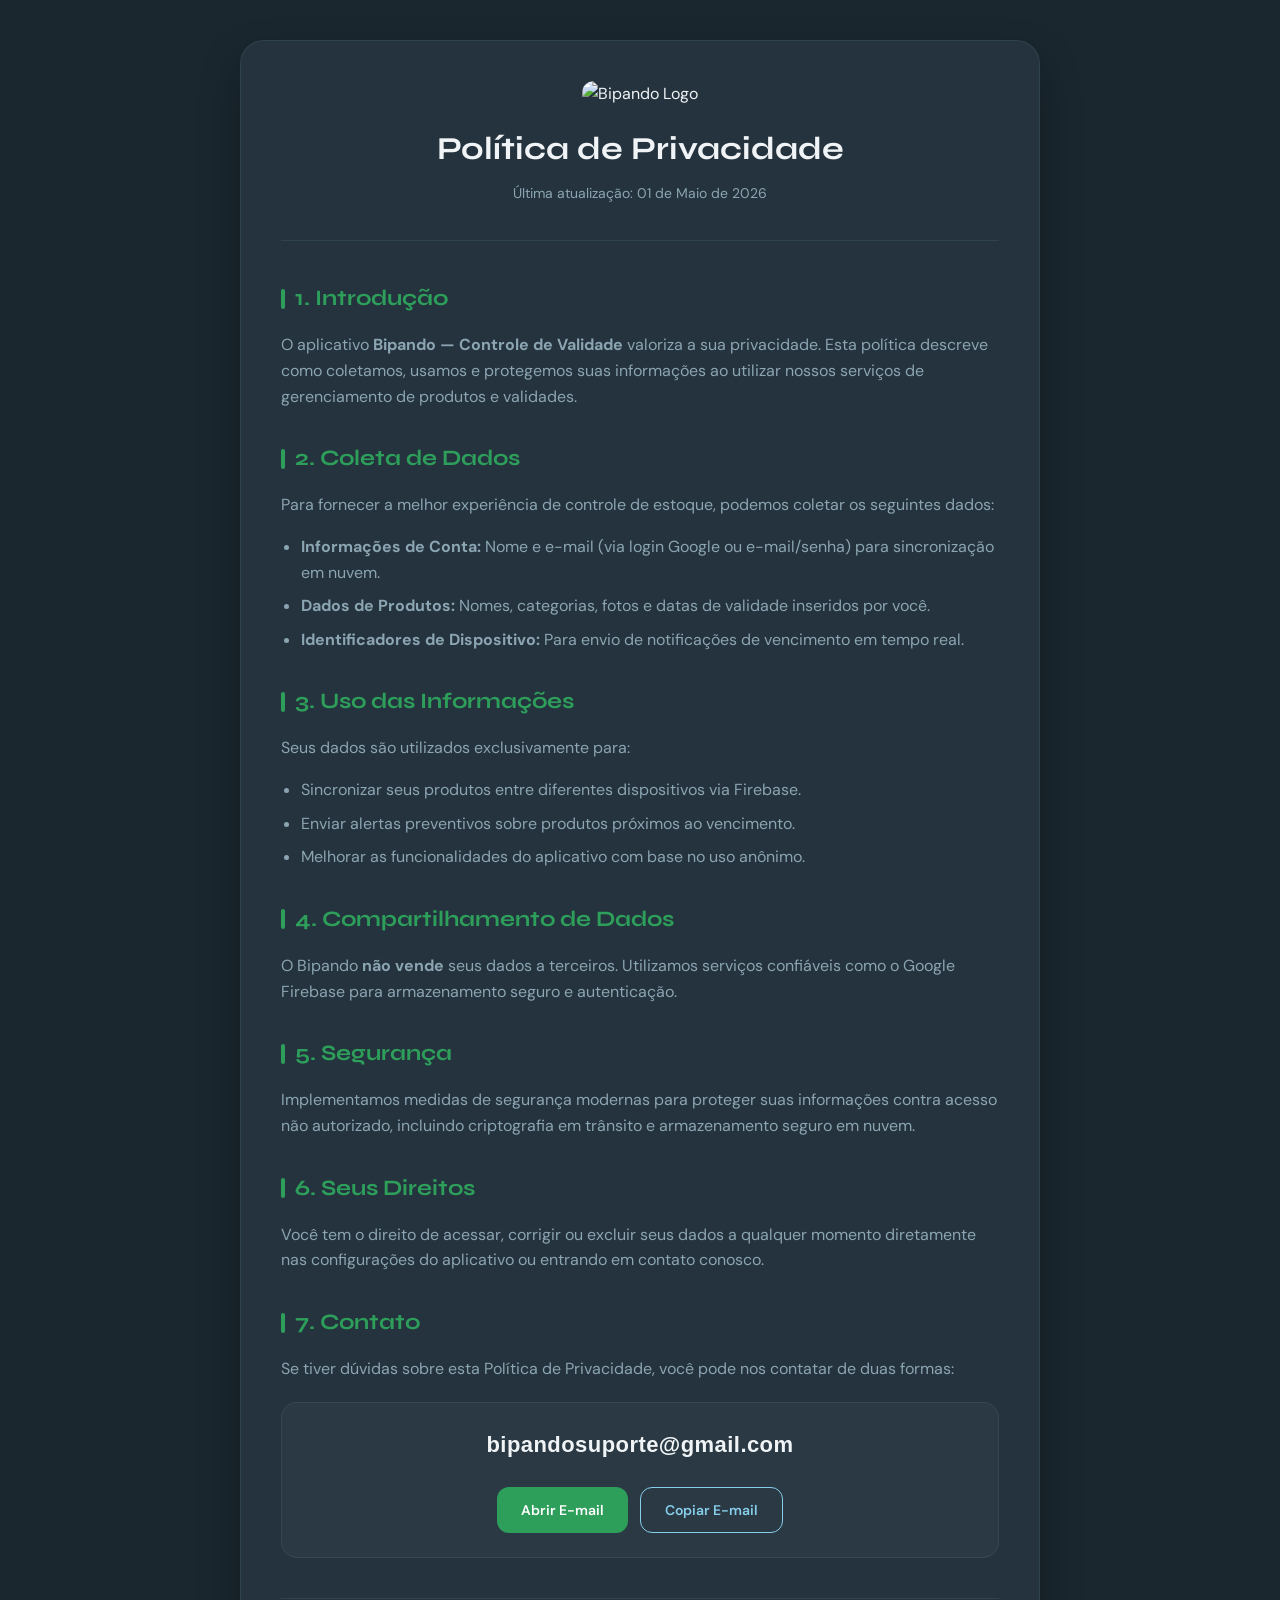
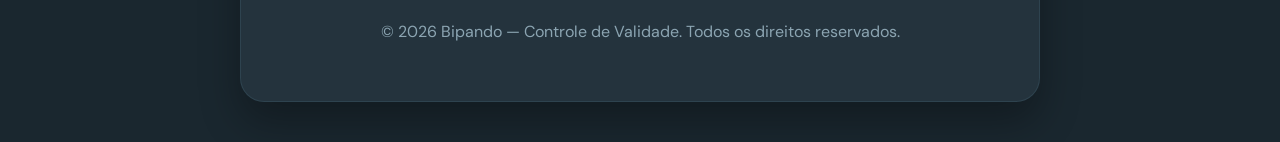
==== index.html @ 26b62eda "Rename politica.html to index.html" ====
<!DOCTYPE html>
<html lang="pt-BR">
<head>
    <meta charset="UTF-8">
    <meta name="viewport" content="width=device-width, initial-scale=1.0">
    <title>Política de Privacidade - Bipando</title>
    <link rel="icon" type="image/jpeg" href="../src/assets/ic_bp_logo_small.jpeg">
    <link rel="preconnect" href="https://fonts.googleapis.com">
    <link rel="preconnect" href="https://fonts.gstatic.com" crossorigin>
    <link href="https://fonts.googleapis.com/css2?family=DM+Sans:wght@300;400;500;700&family=Syne:wght@700;800&display=swap" rel="stylesheet">
    <link rel="stylesheet" href="style.css">
</head>
<body>
    <div class="container">
        <header>
            <img src="../src/assets/ic_bp_logo_small.jpeg" alt="Bipando Logo" class="logo">
            <h1>Política de Privacidade</h1>
            <p class="last-update">Última atualização: 01 de Maio de 2026</p>
        </header>

        <main>
            <section>
                <h2>1. Introdução</h2>
                <p>O aplicativo <strong>Bipando — Controle de Validade</strong> valoriza a sua privacidade. Esta política descreve como coletamos, usamos e protegemos suas informações ao utilizar nossos serviços de gerenciamento de produtos e validades.</p>
            </section>

            <section>
                <h2>2. Coleta de Dados</h2>
                <p>Para fornecer a melhor experiência de controle de estoque, podemos coletar os seguintes dados:</p>
                <ul>
                    <li><strong>Informações de Conta:</strong> Nome e e-mail (via login Google ou e-mail/senha) para sincronização em nuvem.</li>
                    <li><strong>Dados de Produtos:</strong> Nomes, categorias, fotos e datas de validade inseridos por você.</li>
                    <li><strong>Identificadores de Dispositivo:</strong> Para envio de notificações de vencimento em tempo real.</li>
                </ul>
            </section>

            <section>
                <h2>3. Uso das Informações</h2>
                <p>Seus dados são utilizados exclusivamente para:</p>
                <ul>
                    <li>Sincronizar seus produtos entre diferentes dispositivos via Firebase.</li>
                    <li>Enviar alertas preventivos sobre produtos próximos ao vencimento.</li>
                    <li>Melhorar as funcionalidades do aplicativo com base no uso anônimo.</li>
                </ul>
            </section>

            <section>
                <h2>4. Compartilhamento de Dados</h2>
                <p>O Bipando <strong>não vende</strong> seus dados a terceiros. Utilizamos serviços confiáveis como o Google Firebase para armazenamento seguro e autenticação.</p>
            </section>

            <section>
                <h2>5. Segurança</h2>
                <p>Implementamos medidas de segurança modernas para proteger suas informações contra acesso não autorizado, incluindo criptografia em trânsito e armazenamento seguro em nuvem.</p>
            </section>

            <section>
                <h2>6. Seus Direitos</h2>
                <p>Você tem o direito de acessar, corrigir ou excluir seus dados a qualquer momento diretamente nas configurações do aplicativo ou entrando em contato conosco.</p>
            </section>

            <section>
                <h2>7. Contato</h2>
                <p>Se tiver dúvidas sobre esta Política de Privacidade, você pode nos contatar de duas formas:</p>
                
                <div class="contact-box">
                    <p class="email-text" id="email-address">bipandosuporte@gmail.com</p>
                    <div class="contact-actions">
                        <a href="mailto:bipandosuporte@gmail.com" class="contact-btn">Abrir E-mail</a>
                        <button class="copy-btn" onclick="copyEmail()">Copiar E-mail</button>
                    </div>
                </div>
            </section>
        </main>

        <footer>
            <p>&copy; 2026 Bipando — Controle de Validade. Todos os direitos reservados.</p>
        </footer>
    </div>

    <!-- Toast Notification -->
    <div id="toast" class="toast">
        <span class="toast-icon">✓</span>
        <span class="toast-msg">E-mail copiado com sucesso!</span>
    </div>

    <script>
        function copyEmail() {
            const email = document.getElementById('email-address').innerText;
            navigator.clipboard.writeText(email).then(() => {
                showToast();
            }).catch(err => {
                console.error('Erro ao copiar: ', err);
            });
        }

        function showToast() {
            const toast = document.getElementById('toast');
            toast.classList.add('show');
            setTimeout(() => {
                toast.classList.remove('show');
            }, 3000);
        }
    </script>
</body>
</html>
---- style.css ----
/* ═══════════════════════════════════════════════════════════
   Bipando — Privacy Policy Styles
   Arquivo: style.css
   ═══════════════════════════════════════════════════════════ */

:root {
  --bg-deep:      #1a272f;
  --bg-card:      #24333d;
  --accent-green: #2e9e5b;
  --accent-sky:   #87ceeb;
  --text-primary: #f0f4f6;
  --text-muted:   #8ca5b2;
  --text-dim:     #4d6470;
  --border:       rgba(135, 206, 235, .1);
}

* {
  box-sizing: border-box;
  margin: 0;
  padding: 0;
}

body {
  font-family: 'DM Sans', sans-serif;
  background-color: var(--bg-deep);
  color: var(--text-primary);
  line-height: 1.6;
  padding: 40px 20px;
}

.container {
  max-width: 800px;
  margin: 0 auto;
  background: var(--bg-card);
  padding: 40px;
  border-radius: 24px;
  box-shadow: 0 20px 40px rgba(0,0,0,0.3);
  border: 1px solid var(--border);
}

header {
  text-align: center;
  margin-bottom: 40px;
  border-bottom: 1px solid var(--border);
  padding-bottom: 20px;
}

.logo {
  width: 64px;
  height: 64px;
  border-radius: 12px;
  margin-bottom: 16px;
  object-fit: cover;
}

h1 {
  font-family: 'Syne', sans-serif;
  font-size: 32px;
  color: var(--text-primary);
  margin-bottom: 8px;
}

.last-update {
  font-size: 14px;
  color: var(--text-muted);
}

section {
  margin-bottom: 32px;
}

h2 {
  font-family: 'Syne', sans-serif;
  font-size: 22px;
  color: var(--accent-green);
  margin-bottom: 16px;
  display: flex;
  align-items: center;
  gap: 10px;
}

h2::before {
  content: '';
  display: block;
  width: 4px;
  height: 20px;
  background: var(--accent-green);
  border-radius: 2px;
}

p {
  margin-bottom: 16px;
  color: var(--text-muted);
  font-size: 16px;
}

ul {
  margin-bottom: 16px;
  padding-left: 20px;
  color: var(--text-muted);
}

li {
  margin-bottom: 8px;
}

/* ── CONTACT BOX ─────────────────────────────────────────── */
.contact-box {
  background: rgba(255, 255, 255, 0.03);
  border: 1px solid var(--border);
  border-radius: 16px;
  padding: 24px;
  text-align: center;
  margin-top: 20px;
}

.email-text {
  font-family: 'Trebuchet MS', sans-serif;
  font-size: 22px;
  font-weight: 700;
  color: var(--text-primary);
  margin-bottom: 25px;
  letter-spacing: 0.02em;
}

.contact-actions {
  display: flex;
  justify-content: center;
  gap: 12px;
  flex-wrap: wrap;
}

.contact-btn, .copy-btn {
  padding: 12px 24px;
  border-radius: 12px;
  font-weight: 600;
  font-size: 14px;
  cursor: pointer;
  transition: transform 0.2s, background 0.2s, box-shadow 0.2s;
  text-decoration: none;
  border: none;
  font-family: 'DM Sans', sans-serif;
}

.contact-btn {
  background: var(--accent-green);
  color: white;
}

.contact-btn:hover {
  background: #248a4d;
  transform: translateY(-2px);
  box-shadow: 0 8px 20px rgba(46, 158, 91, 0.3);
}

.copy-btn {
  background: transparent;
  color: var(--accent-sky);
  border: 1px solid var(--accent-sky);
}

.copy-btn:hover {
  background: rgba(135, 206, 235, 0.1);
  transform: translateY(-2px);
}

/* ── TOAST ───────────────────────────────────────────────── */
.toast {
  position: fixed;
  bottom: 30px;
  left: 50%;
  transform: translateX(-50%) translateY(100px);
  background: #2e9e5b;
  color: white;
  padding: 12px 24px;
  border-radius: 100px;
  display: flex;
  align-items: center;
  gap: 10px;
  box-shadow: 0 10px 30px rgba(0,0,0,0.4);
  transition: transform 0.4s cubic-bezier(0.175, 0.885, 0.32, 1.275);
  z-index: 1000;
  opacity: 0;
}

.toast.show {
  transform: translateX(-50%) translateY(0);
  opacity: 1;
}

.toast-icon {
  font-weight: bold;
}

/* ── FOOTER ──────────────────────────────────────────────── */
footer {
  text-align: center;
  margin-top: 40px;
  padding-top: 20px;
  border-top: 1px solid var(--border);
  font-size: 14px;
  color: var(--text-dim);
}

@media (max-width: 600px) {
  .container {
    padding: 20px;
  }
  h1 {
    font-size: 24px;
  }
  .contact-actions {
    flex-direction: column;
  }
  .contact-btn, .copy-btn {
    width: 100%;
  }
}
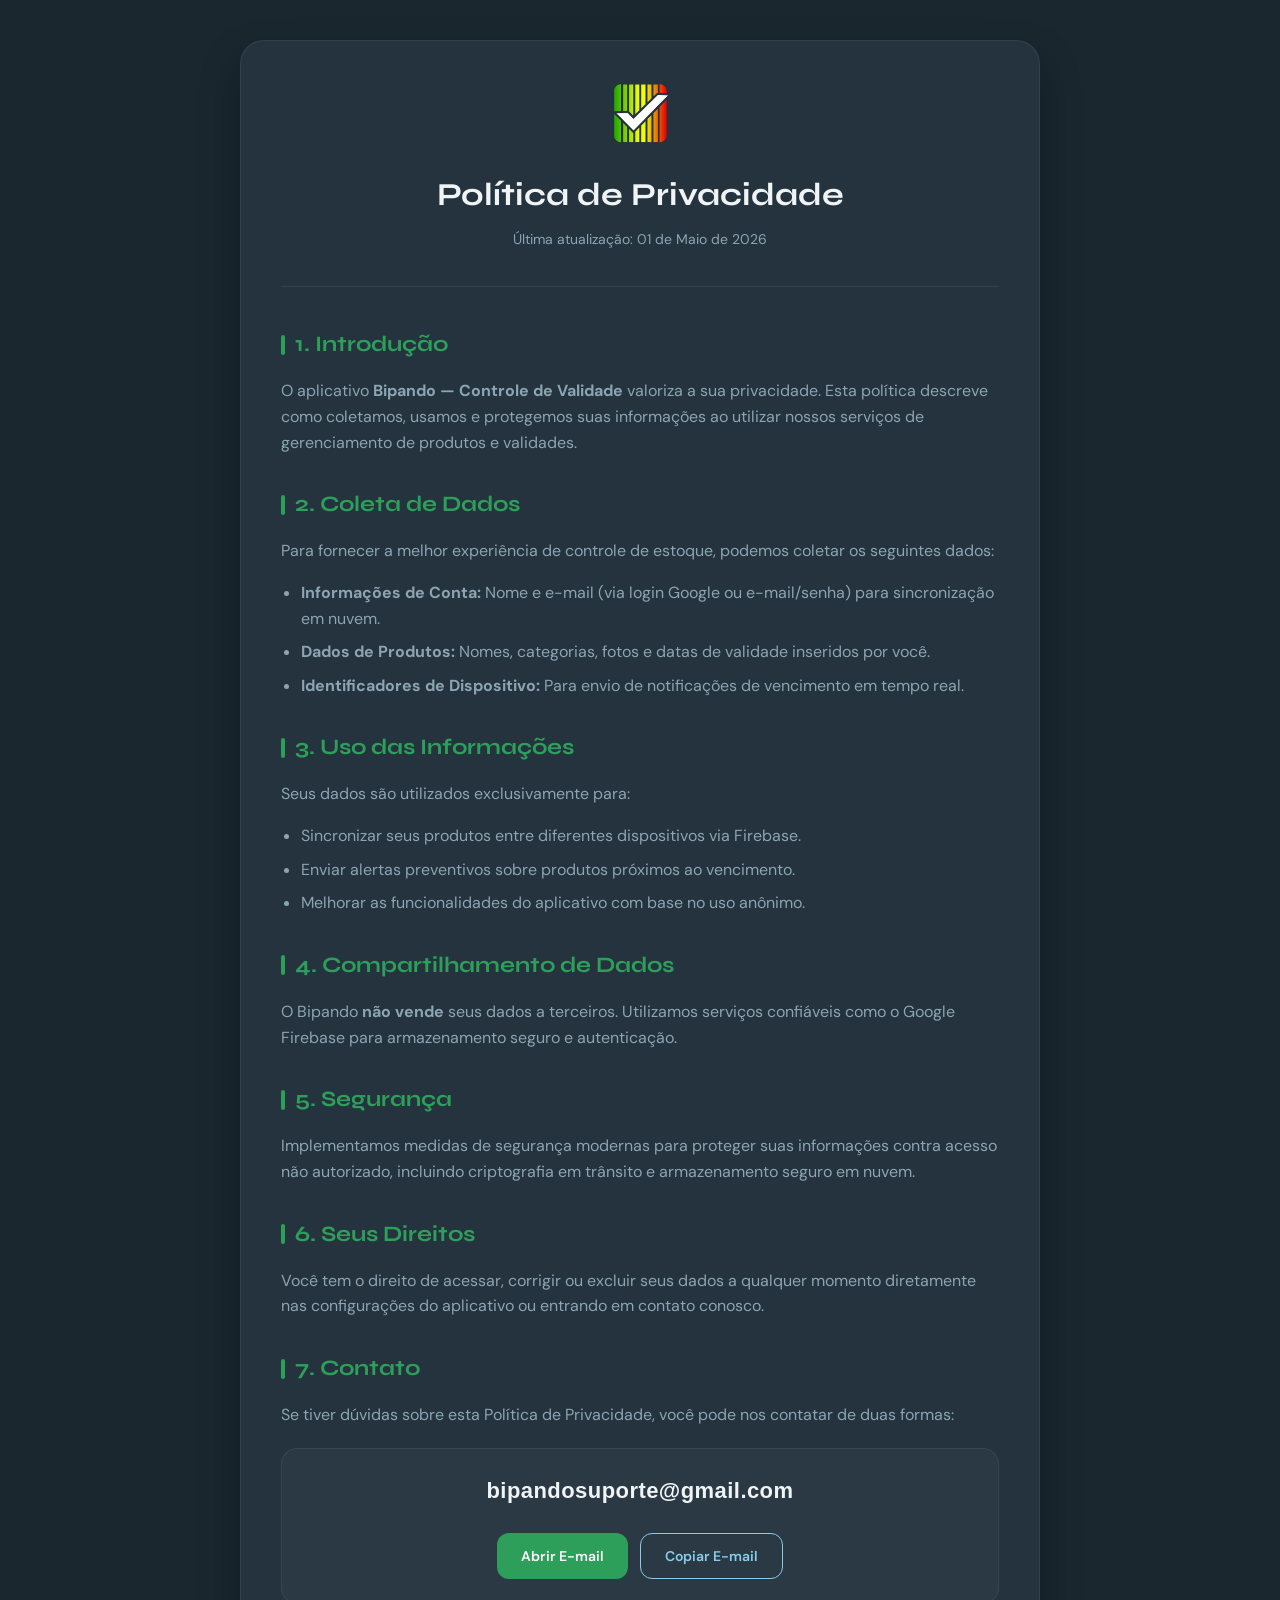
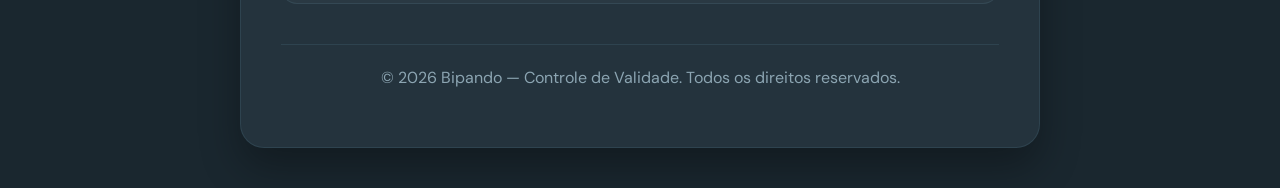
==== commit b4dcdd7a: "Fix HTML entity encoding in index.html" ====
--- a/index.html
+++ b/index.html
@@ -5,7 +5,7 @@
     <meta charset="UTF-8">
     <meta name="viewport" content="width=device-width, initial-scale=1.0">
     <title>Política de Privacidade - Bipando</title>
-    <link rel="icon" type="image/jpeg" href="../src/assets/ic_bp_logo_small.jpeg">
+    <link rel="icon" type="image/jpeg" href="ic_bp_small.jpeg">
     <link rel="preconnect" href="https://fonts.googleapis.com">
     <link rel="preconnect" href="https://fonts.gstatic.com" crossorigin>
     <link href="https://fonts.googleapis.com/css2?family=DM+Sans:wght@300;400;500;700&family=Syne:wght@700;800&display=swap" rel="stylesheet">
@@ -14,7 +14,7 @@
 <body>
     <div class="container">
         <header>
-            <img src="../src/assets/ic_bp_logo_small.jpeg" alt="Bipando Logo" class="logo">
+            <img src="ic_bp_small.jpeg" alt="Bipando Logo" class="logo">
             <h1>Política de Privacidade</h1>
             <p class="last-update">Última atualização: 01 de Maio de 2026</p>
         </header>
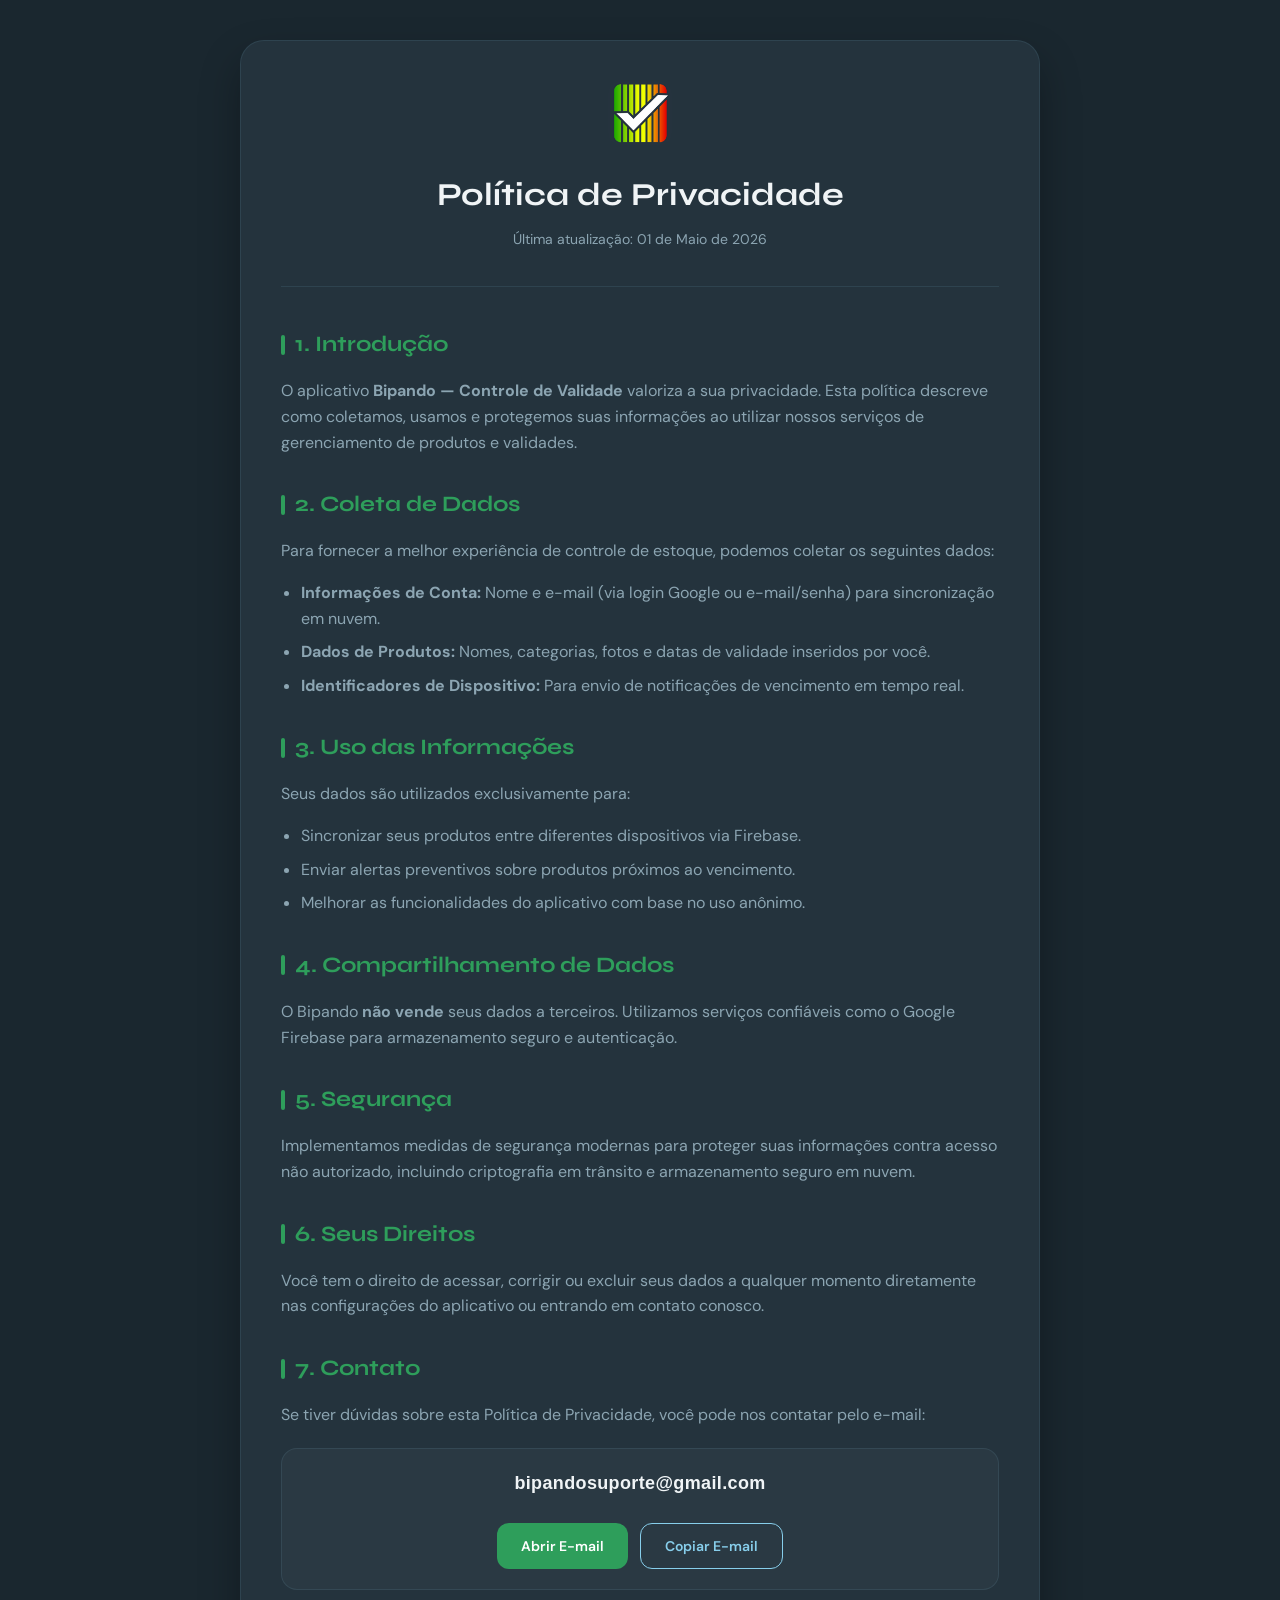
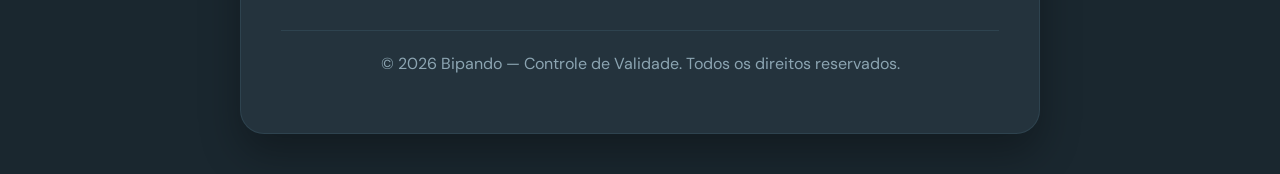
==== commit dda0e460: "Nova alteração" ====
--- a/index.html
+++ b/index.html
@@ -9,7 +9,8 @@
     <link rel="preconnect" href="https://fonts.googleapis.com">
     <link rel="preconnect" href="https://fonts.gstatic.com" crossorigin>
     <link href="https://fonts.googleapis.com/css2?family=DM+Sans:wght@300;400;500;700&family=Syne:wght@700;800&display=swap" rel="stylesheet">
-    <link rel="stylesheet" href="style.css">
+   <link rel="stylesheet" href="style.css" media="screen">
+    <link rel="stylesheet" href="style_impressao.css" media="print">
 </head>
 <body>
     <div class="container">
@@ -62,7 +63,7 @@
 
             <section>
                 <h2>7. Contato</h2>
-                <p>Se tiver dúvidas sobre esta Política de Privacidade, você pode nos contatar de duas formas:</p>
+                <p>Se tiver dúvidas sobre esta Política de Privacidade, você pode nos contatar pelo e-mail:</p>
                 
                 <div class="contact-box">
                     <p class="email-text" id="email-address">bipandosuporte@gmail.com</p>
--- a/style.css
+++ b/style.css
@@ -109,15 +109,15 @@
   background: rgba(255, 255, 255, 0.03);
   border: 1px solid var(--border);
   border-radius: 16px;
-  padding: 24px;
+  padding: 20px;
   text-align: center;
   margin-top: 20px;
 }
 
 .email-text {
   font-family: 'Trebuchet MS', sans-serif;
-  font-size: 22px;
-  font-weight: 700;
+  font-size: 18px;
+  font-weight: 600;
   color: var(--text-primary);
   margin-bottom: 25px;
   letter-spacing: 0.02em;
@@ -215,4 +215,4 @@
   .contact-btn, .copy-btn {
     width: 100%;
   }
-}+}
--- a/style_impressao.css
+++ b/style_impressao.css
@@ -0,0 +1,22 @@
+@charset "UTF-8";
+/* Estilos para impressão  Media Query*/
+@media print {
+    * {
+        margin: 10px;
+        padding: 10px;
+        box-sizing: border-box;
+    }
+    html{
+        font-family: 'Courier New', Courier,
+         monospace;
+         font-size: 1em;
+         line-height: 1em;
+    }
+    header, nav, footer {
+        display: none;
+    }
+    .contact-actions ,.toast {
+        display: none;
+    }
+
+}
